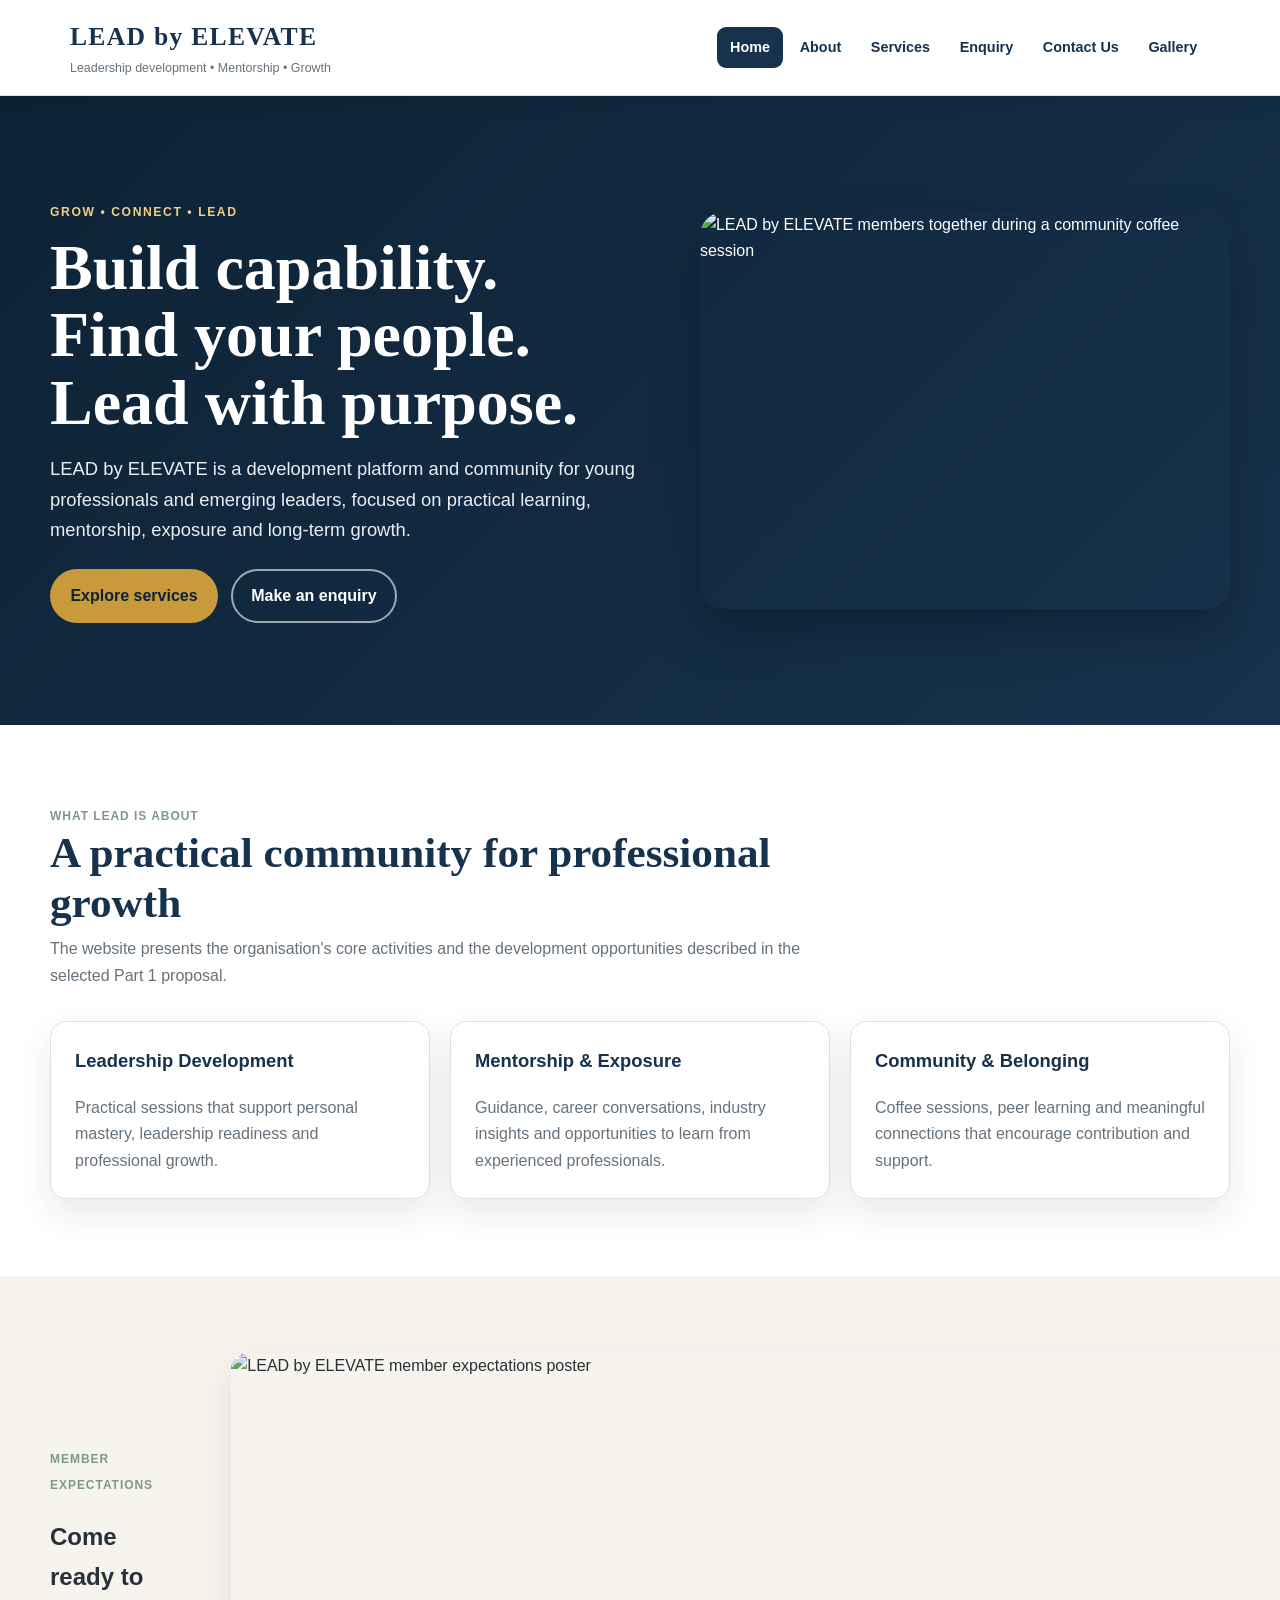
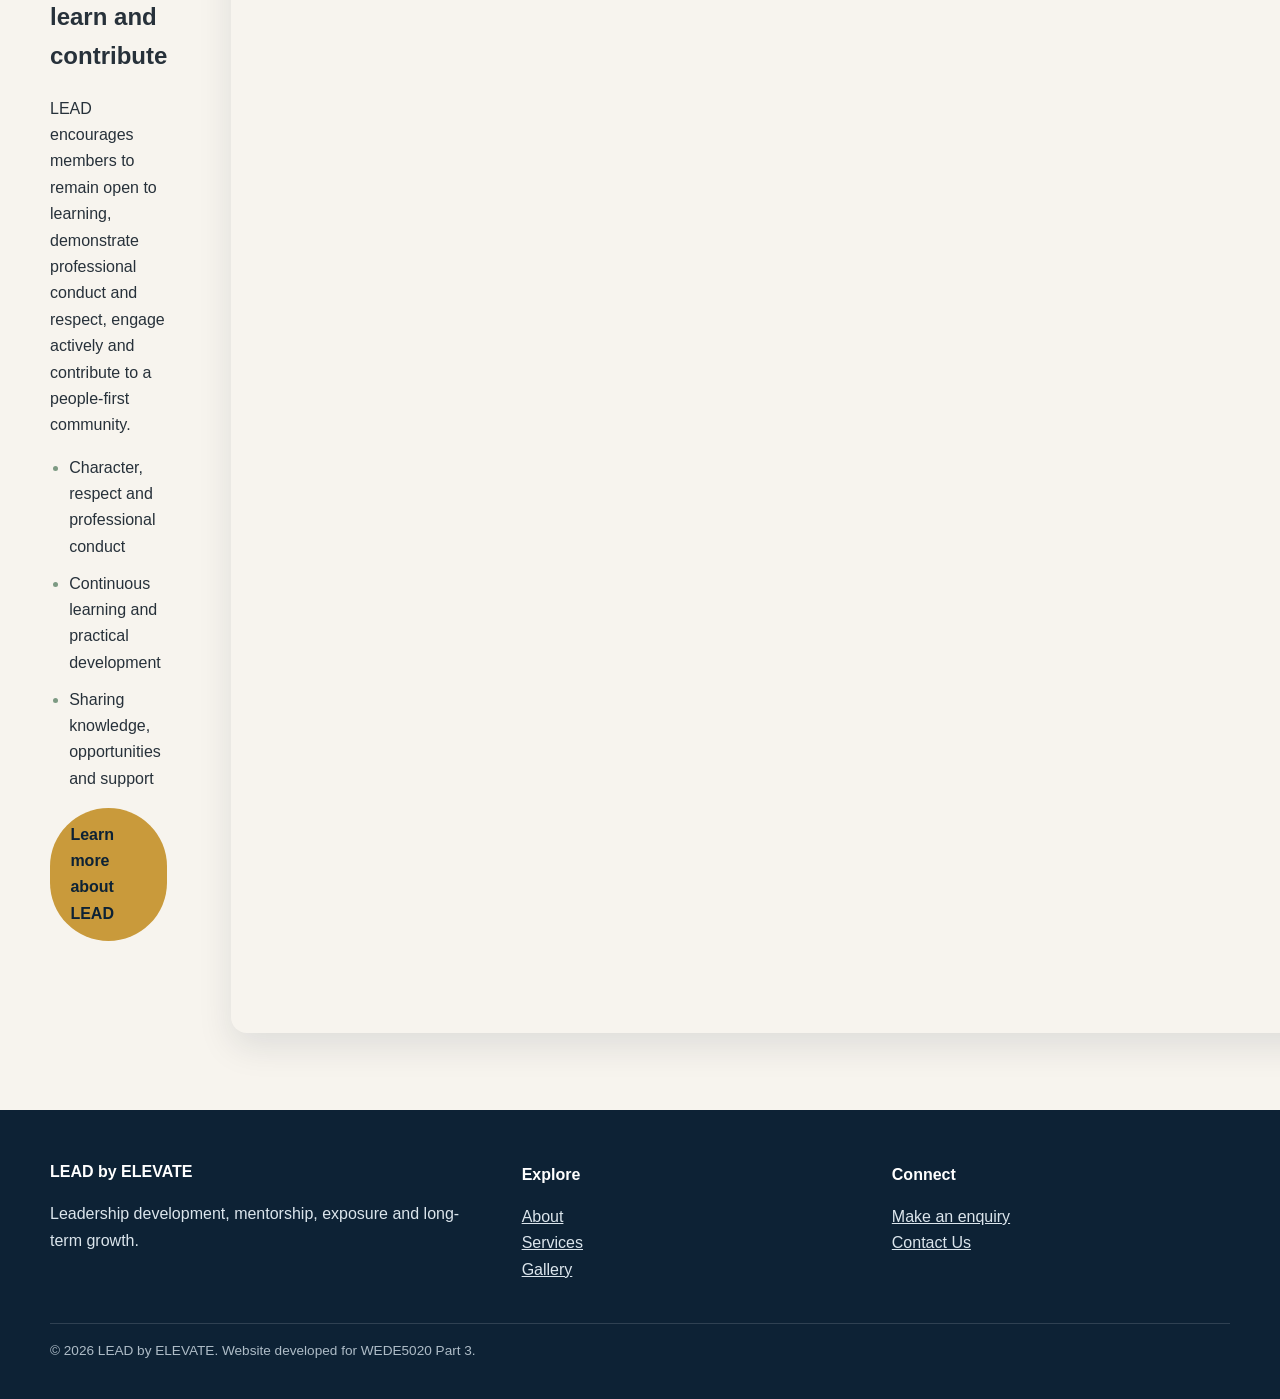
==== index.html @ d5483775 "chore: add submitted Part 2 website baseline chore: add submitted Part 2 website baseline" ====
<!DOCTYPE html>
<html lang="en">
<head>
  <meta charset="UTF-8">
  <meta name="viewport" content="width=device-width, initial-scale=1.0">
  <meta name="description" content="LEAD by ELEVATE supports leadership development, mentorship, industry exposure, coaching and long-term professional growth.">
  <meta name="theme-color" content="#17324d">
  <title>LEAD by ELEVATE | Leadership & Professional Development</title>
  <link rel="stylesheet" href="css/style.css">
  <meta name="keywords" content="LEAD by ELEVATE, leadership development, mentorship, professional growth, emerging leaders, career development">
</head>
<body>
<a class="skip-link" href="#main-content">Skip to main content</a>
<header class="site-header">
  <div class="header-inner">
    <a class="brand" href="index.html" aria-label="LEAD by ELEVATE home">
      <span class="brand-title">LEAD by ELEVATE</span>
      <span class="brand-tagline">Leadership development • Mentorship • Growth</span>
    </a>
    <input class="nav-toggle" type="checkbox" id="nav-toggle" aria-label="Toggle navigation">
    <label class="nav-toggle-label" for="nav-toggle"><span></span></label>
    <nav class="main-nav" aria-label="Main navigation">
      <ul>
        <li><a href="index.html">Home</a></li>
        <li><a href="About.html">About</a></li>
        <li><a href="Services.html">Services</a></li>
        <li><a href="Enquiry.html">Enquiry</a></li>
        <li><a href="Contact%20Us.html">Contact Us</a></li>
        <li><a href="Gallery.html">Gallery</a></li>
      </ul>
    </nav>
  </div>
</header>
<main id="main-content">
  <section class="hero">
    <div class="container hero-grid">
      <div>
        <span class="eyebrow">Grow • Connect • Lead</span>
        <h1>Build capability. Find your people. Lead with purpose.</h1>
        <p>LEAD by ELEVATE is a development platform and community for young professionals and emerging leaders, focused on practical learning, mentorship, exposure and long-term growth.</p>
        <div class="hero-actions">
          <a class="button button-primary" href="Services.html">Explore services</a>
          <a class="button button-secondary" href="Enquiry.html">Make an enquiry</a>
        </div>
      </div>
      <div class="hero-media">
        <picture>
          <source media="(max-width: 480px)" srcset="images/lead_group_coffee_01-small.jpg">
          <source media="(max-width: 900px)" srcset="images/lead_group_coffee_01-medium.jpg">
          <img src="images/lead_group_coffee_01.jpg" srcset="images/lead_group_coffee_01-small.jpg 480w, images/lead_group_coffee_01-medium.jpg 960w, images/lead_group_coffee_01.jpg 1280w" sizes="(max-width: 900px) 100vw, 50vw" width="1280" height="853" alt="LEAD by ELEVATE members together during a community coffee session">
        </picture>
      </div>
    </div>
  </section>

  <section class="section section-alt">
    <div class="container">
      <div class="section-heading">
        <span class="kicker">What LEAD is about</span>
        <h2>A practical community for professional growth</h2>
        <p>The website presents the organisation's core activities and the development opportunities described in the selected Part 1 proposal.</p>
      </div>
      <div class="card-grid">
        <article class="card"><h3>Leadership Development</h3><p>Practical sessions that support personal mastery, leadership readiness and professional growth.</p></article>
        <article class="card"><h3>Mentorship & Exposure</h3><p>Guidance, career conversations, industry insights and opportunities to learn from experienced professionals.</p></article>
        <article class="card"><h3>Community & Belonging</h3><p>Coffee sessions, peer learning and meaningful connections that encourage contribution and support.</p></article>
      </div>
    </div>
  </section>

  <section class="section">
    <div class="container split">
      <div>
        <span class="kicker">Member expectations</span>
        <h2>Come ready to learn and contribute</h2>
        <p>LEAD encourages members to remain open to learning, demonstrate professional conduct and respect, engage actively and contribute to a people-first community.</p>
        <ul class="check-list">
          <li>Character, respect and professional conduct</li>
          <li>Continuous learning and practical development</li>
          <li>Sharing knowledge, opportunities and support</li>
        </ul>
        <a class="button button-primary" href="About.html">Learn more about LEAD</a>
      </div>
      <div>
        <img class="content-image" src="images/lead_member_expectations_poster.jpg" srcset="images/lead_member_expectations_poster-small.jpg 480w, images/lead_member_expectations_poster-medium.jpg 960w, images/lead_member_expectations_poster.jpg 1280w" sizes="(max-width: 900px) 100vw, 50vw" width="1280" height="1280" alt="LEAD by ELEVATE member expectations poster">
      </div>
    </div>
  </section>
</main>
<footer class="site-footer">
  <div class="container">
    <div class="footer-grid">
      <div><h2>LEAD by ELEVATE</h2><p>Leadership development, mentorship, exposure and long-term growth.</p></div>
      <div><h3>Explore</h3><p><a href="About.html">About</a><br><a href="Services.html">Services</a><br><a href="Gallery.html">Gallery</a></p></div>
      <div><h3>Connect</h3><p><a href="Enquiry.html">Make an enquiry</a><br><a href="Contact%20Us.html">Contact Us</a></p></div>
    </div>
    <div class="footer-bottom"><span>&copy; <span id="currentYear">2026</span> LEAD by ELEVATE. Website developed for WEDE5020 Part 3.</span></div>
  </div>
</footer>
<script src="js/script.js"></script>
</body>
</html>
---- css/style.css ----
/* LEAD by ELEVATE - Part 2 external stylesheet */
:root {
  --navy: #17324d;
  --navy-dark: #0d2235;
  --gold: #c99a3b;
  --sage: #7d9a83;
  --cream: #f7f4ee;
  --white: #ffffff;
  --charcoal: #27313a;
  --muted: #65727d;
  --border: #dce2e6;
  --shadow: 0 14px 35px rgba(13, 34, 53, 0.10);
  --radius: 16px;
  --max-width: 1180px;
}

* { box-sizing: border-box; }
html { scroll-behavior: smooth; }
body {
  margin: 0;
  font-family: Arial, Helvetica, sans-serif;
  font-size: 1rem;
  line-height: 1.65;
  color: var(--charcoal);
  background: var(--cream);
}

img { display: block; max-width: 100%; height: auto; }
a { color: var(--navy); }
a:hover { color: var(--gold); }
a:focus-visible,
button:focus-visible,
input:focus-visible,
select:focus-visible,
textarea:focus-visible {
  outline: 3px solid rgba(201, 154, 59, 0.55);
  outline-offset: 3px;
}

.skip-link {
  position: absolute;
  left: -9999px;
  top: 0;
  z-index: 1000;
  padding: 0.75rem 1rem;
  background: var(--navy);
  color: var(--white);
  text-decoration: none;
}
.skip-link:focus { left: 1rem; top: 1rem; }

.site-header {
  background: var(--white);
  border-bottom: 1px solid var(--border);
  position: sticky;
  top: 0;
  z-index: 100;
  box-shadow: 0 5px 20px rgba(13,34,53,0.05);
}
.header-inner {
  max-width: var(--max-width);
  margin: 0 auto;
  padding: 1rem 1.25rem;
  display: flex;
  align-items: center;
  justify-content: space-between;
  gap: 1rem;
}
.brand { text-decoration: none; color: var(--navy); }
.brand:hover { color: var(--navy); }
.brand-title {
  display: block;
  font-family: Georgia, 'Times New Roman', serif;
  font-size: clamp(1.25rem, 2vw, 1.7rem);
  font-weight: 700;
  letter-spacing: 0.05em;
}
.brand-tagline { display: block; color: var(--muted); font-size: 0.78rem; }

.nav-toggle { position: absolute; opacity: 0; pointer-events: none; }
.nav-toggle-label {
  display: none;
  width: 2.75rem;
  height: 2.5rem;
  border: 1px solid var(--border);
  border-radius: 10px;
  cursor: pointer;
  align-items: center;
  justify-content: center;
  background: var(--white);
}
.nav-toggle-label span,
.nav-toggle-label span::before,
.nav-toggle-label span::after {
  display: block;
  width: 1.25rem;
  height: 2px;
  background: var(--navy);
  content: '';
  position: relative;
  transition: transform 0.2s ease;
}
.nav-toggle-label span::before { position: absolute; top: -6px; }
.nav-toggle-label span::after { position: absolute; top: 6px; }

.main-nav ul {
  list-style: none;
  display: flex;
  align-items: center;
  gap: 0.25rem;
  margin: 0;
  padding: 0;
}
.main-nav a {
  display: block;
  padding: 0.55rem 0.8rem;
  border-radius: 9px;
  color: var(--navy);
  text-decoration: none;
  font-weight: 700;
  font-size: 0.9rem;
  transition: background-color 0.2s ease, color 0.2s ease, transform 0.2s ease;
}
.main-nav a:hover { background: var(--cream); color: var(--navy-dark); transform: translateY(-1px); }
.main-nav a:active { transform: translateY(0); }
.main-nav a.active { background: var(--navy); color: var(--white); }

.container { width: min(100% - 2.5rem, var(--max-width)); margin-inline: auto; }
main { min-height: 70vh; }

.hero {
  background: linear-gradient(135deg, var(--navy-dark), var(--navy));
  color: var(--white);
  padding: clamp(3.5rem, 8vw, 6.5rem) 0;
}
.hero-grid {
  display: grid;
  grid-template-columns: 1.05fr 0.95fr;
  gap: clamp(2rem, 5vw, 4.5rem);
  align-items: center;
}
.hero h1 {
  margin: 0 0 1rem;
  font-family: Georgia, 'Times New Roman', serif;
  font-size: clamp(2.2rem, 5vw, 4.3rem);
  line-height: 1.05;
}
.hero p { max-width: 650px; color: #e9eef2; font-size: clamp(1rem, 1.6vw, 1.15rem); }
.eyebrow {
  display: inline-block;
  margin-bottom: 0.75rem;
  color: #f1cf86;
  text-transform: uppercase;
  letter-spacing: 0.13em;
  font-size: 0.76rem;
  font-weight: 800;
}
.hero-actions { display: flex; flex-wrap: wrap; gap: 0.8rem; margin-top: 1.5rem; }
.button {
  display: inline-block;
  border: 2px solid transparent;
  border-radius: 999px;
  padding: 0.72rem 1.15rem;
  font-weight: 800;
  text-decoration: none;
  cursor: pointer;
  transition: transform 0.2s ease, box-shadow 0.2s ease, background-color 0.2s ease;
}
.button:hover { transform: translateY(-2px); box-shadow: 0 8px 18px rgba(0,0,0,0.14); }
.button-primary { background: var(--gold); color: var(--navy-dark); }
.button-secondary { background: transparent; border-color: rgba(255,255,255,0.6); color: var(--white); }
.button-secondary:hover { background: var(--white); color: var(--navy); }
.hero-media { overflow: hidden; border-radius: 24px; box-shadow: 0 24px 50px rgba(0,0,0,0.25); }
.hero-media img { width: 100%; aspect-ratio: 4 / 3; object-fit: cover; }

.section { padding: clamp(3rem, 6vw, 5rem) 0; }
.section-alt { background: var(--white); }
.section-heading { max-width: 760px; margin-bottom: 2rem; }
.section-heading h2 {
  margin: 0 0 0.55rem;
  font-family: Georgia, 'Times New Roman', serif;
  color: var(--navy);
  font-size: clamp(1.8rem, 3.5vw, 2.7rem);
  line-height: 1.15;
}
.section-heading p { margin: 0; color: var(--muted); }

.card-grid { display: grid; grid-template-columns: repeat(3, 1fr); gap: 1.25rem; }
.card {
  background: var(--white);
  border: 1px solid var(--border);
  border-radius: var(--radius);
  padding: 1.5rem;
  box-shadow: var(--shadow);
  transition: transform 0.2s ease, box-shadow 0.2s ease, border-color 0.2s ease;
}
.card:hover { transform: translateY(-5px); border-color: #c5d1d9; box-shadow: 0 18px 42px rgba(13,34,53,0.14); }
.card h3 { margin-top: 0; color: var(--navy); font-size: 1.15rem; }
.card p { margin-bottom: 0; color: var(--muted); }

.split { display: grid; grid-template-columns: 1fr 1fr; gap: clamp(2rem, 5vw, 4rem); align-items: center; }
.content-image { border-radius: var(--radius); box-shadow: var(--shadow); }
.check-list, .plain-list { padding-left: 1.2rem; }
.check-list li { margin-bottom: 0.65rem; }
.check-list li::marker { color: var(--sage); }
.kicker { color: var(--sage); font-weight: 800; text-transform: uppercase; letter-spacing: 0.08em; font-size: 0.75rem; }

.page-banner { background: var(--navy); color: var(--white); padding: 3.25rem 0; }
.page-banner h1 { margin: 0; font-family: Georgia, 'Times New Roman', serif; font-size: clamp(2rem, 4vw, 3.2rem); }
.page-banner p { margin: 0.5rem 0 0; color: #dbe5ec; }

.gallery-grid { display: grid; grid-template-columns: repeat(3, 1fr); gap: 1rem; }
.gallery-card {
  overflow: hidden;
  background: var(--white);
  border: 1px solid var(--border);
  border-radius: 14px;
  box-shadow: var(--shadow);
}
.gallery-card a { display: block; overflow: hidden; }
.gallery-card img { width: 100%; aspect-ratio: 4 / 3; object-fit: cover; transition: transform 0.35s ease, filter 0.35s ease; }
.gallery-card:hover img { transform: scale(1.04); filter: brightness(0.92); }
.gallery-card figcaption { padding: 0.9rem 1rem 1rem; font-weight: 700; color: var(--navy); }

.form-layout { display: grid; grid-template-columns: 1.3fr 0.7fr; gap: 1.5rem; align-items: start; }
.form-card, .info-card { background: var(--white); border: 1px solid var(--border); border-radius: var(--radius); padding: clamp(1.25rem, 3vw, 2rem); box-shadow: var(--shadow); }
.form-group { margin-bottom: 1rem; }
.form-group label { display: block; margin-bottom: 0.35rem; font-weight: 800; color: var(--navy); }
.form-group input, .form-group select, .form-group textarea {
  width: 100%;
  border: 1px solid #cbd5dc;
  border-radius: 10px;
  padding: 0.78rem 0.85rem;
  font: inherit;
  color: var(--charcoal);
  background: var(--white);
  transition: border-color 0.2s ease, box-shadow 0.2s ease;
}
.form-group input:focus, .form-group select:focus, .form-group textarea:focus { border-color: var(--sage); box-shadow: 0 0 0 4px rgba(125,154,131,0.16); outline: none; }
.form-group textarea { min-height: 160px; resize: vertical; }
.form-message { margin: 1rem 0 0; color: var(--sage); font-weight: 800; }

.notice { border-left: 4px solid var(--gold); padding: 1rem 1.1rem; background: #fffaf0; border-radius: 0 10px 10px 0; }

.site-footer { margin-top: 0; background: var(--navy-dark); color: #dbe5ec; padding: 2.25rem 0; }
.footer-grid { display: grid; grid-template-columns: 1.3fr 1fr 1fr; gap: 2rem; }
.site-footer h2, .site-footer h3 { color: var(--white); font-size: 1rem; }
.site-footer a { color: #dbe5ec; }
.site-footer a:hover { color: #f1cf86; }
.footer-bottom { border-top: 1px solid rgba(255,255,255,0.14); margin-top: 1.5rem; padding-top: 1rem; font-size: 0.85rem; color: #aebcc7; }

@media (max-width: 900px) {
  .hero-grid, .split, .form-layout { grid-template-columns: 1fr; }
  .card-grid { grid-template-columns: repeat(2, 1fr); }
  .gallery-grid { grid-template-columns: repeat(2, 1fr); }
  .footer-grid { grid-template-columns: 1fr 1fr; }
}

@media (max-width: 768px) {
  .header-inner { padding: 0.85rem 1rem; }
  .nav-toggle-label { display: flex; }
  .main-nav {
    display: none;
    position: absolute;
    left: 0;
    right: 0;
    top: 100%;
    background: var(--white);
    border-bottom: 1px solid var(--border);
    box-shadow: var(--shadow);
  }
  .main-nav ul { flex-direction: column; align-items: stretch; padding: 0.75rem 1rem 1rem; }
  .main-nav a { border-radius: 8px; }
  .nav-toggle:checked ~ .main-nav { display: block; }
  .nav-toggle:checked + .nav-toggle-label span { background: transparent; }
  .nav-toggle:checked + .nav-toggle-label span::before { transform: rotate(45deg); top: 0; }
  .nav-toggle:checked + .nav-toggle-label span::after { transform: rotate(-45deg); top: 0; }
  .container { width: min(100% - 2rem, var(--max-width)); }
  .hero { padding: 3.25rem 0 3.75rem; }
  .hero-media { order: -1; }
  .card-grid { grid-template-columns: repeat(2, 1fr); }
}

@media (max-width: 480px) {
  body { font-size: 0.96rem; }
  .brand-tagline { display: none; }
  .card-grid, .gallery-grid, .footer-grid { grid-template-columns: 1fr; }
  .hero-actions { flex-direction: column; align-items: stretch; }
  .button { text-align: center; }
  .section { padding: 2.75rem 0; }
  .page-banner { padding: 2.5rem 0; }
}

@media (prefers-reduced-motion: reduce) {
  *, *::before, *::after { scroll-behavior: auto !important; transition-duration: 0.01ms !important; }
}


/* Part 3: form feedback, search, interactive map and gallery lightbox */
.field-error {
  display: block;
  min-height: 1.15rem;
  margin-top: 0.3rem;
  color: #a52a2a;
  font-size: 0.86rem;
  font-weight: 700;
}
.form-group [aria-invalid="true"] {
  border-color: #a52a2a;
  box-shadow: 0 0 0 3px rgba(165,42,42,0.12);
}
.form-message-error { color: #a52a2a; }
.search-panel {
  max-width: 680px;
  margin: 0 0 1.5rem;
  padding: 1.1rem;
  background: var(--white);
  border: 1px solid var(--border);
  border-radius: var(--radius);
}
.search-panel label {
  display: block;
  margin-bottom: 0.45rem;
  color: var(--navy);
  font-weight: 800;
}
.search-panel input {
  width: 100%;
  padding: 0.8rem 0.9rem;
  border: 1px solid #cbd5dc;
  border-radius: 10px;
  font: inherit;
}
.search-panel input:focus {
  outline: 3px solid rgba(125,154,131,0.2);
  border-color: var(--sage);
}
.search-status { margin: 0.5rem 0 0; color: var(--muted); font-size: 0.9rem; }
.card[hidden], #noSearchResults[hidden] { display: none !important; }
.faq-block { max-width: 850px; margin-top: 3rem; }
.faq-block h2 { color: var(--navy); font-family: Georgia, 'Times New Roman', serif; }
.faq-block details {
  margin: 0.7rem 0;
  padding: 1rem 1.1rem;
  border: 1px solid var(--border);
  border-radius: 12px;
  background: var(--white);
}
.faq-block summary { color: var(--navy); font-weight: 800; cursor: pointer; }
.faq-block details p { margin-bottom: 0; color: var(--muted); }
.map-frame {
  overflow: hidden;
  border: 1px solid var(--border);
  border-radius: var(--radius);
  box-shadow: var(--shadow);
  background: #edf1f3;
}
.map-frame iframe { display: block; width: 100%; height: 390px; border: 0; }
.map-link { margin-top: 0.7rem; }
.lightbox-dialog {
  width: min(92vw, 1050px);
  max-width: none;
  max-height: 92vh;
  padding: 1rem;
  border: 1px solid var(--border);
  border-radius: 16px;
  background: var(--white);
  box-shadow: 0 25px 80px rgba(0,0,0,0.35);
}
.lightbox-dialog::backdrop { background: rgba(9,20,31,0.82); }
.lightbox-dialog img {
  display: block;
  max-width: 100%;
  max-height: 76vh;
  width: auto;
  height: auto;
  margin: 0 auto;
  object-fit: contain;
}
.lightbox-dialog p { margin: 0.75rem 3rem 0.25rem; text-align: center; color: var(--navy); font-weight: 800; }
.lightbox-close {
  position: sticky;
  top: 0;
  float: right;
  z-index: 2;
  width: 2.5rem;
  height: 2.5rem;
  border: 0;
  border-radius: 50%;
  background: var(--navy);
  color: white;
  font-size: 1.6rem;
  line-height: 1;
  cursor: pointer;
}
@media (max-width: 600px) {
  .map-frame iframe { height: 300px; }
  .lightbox-dialog { padding: 0.65rem; }
}
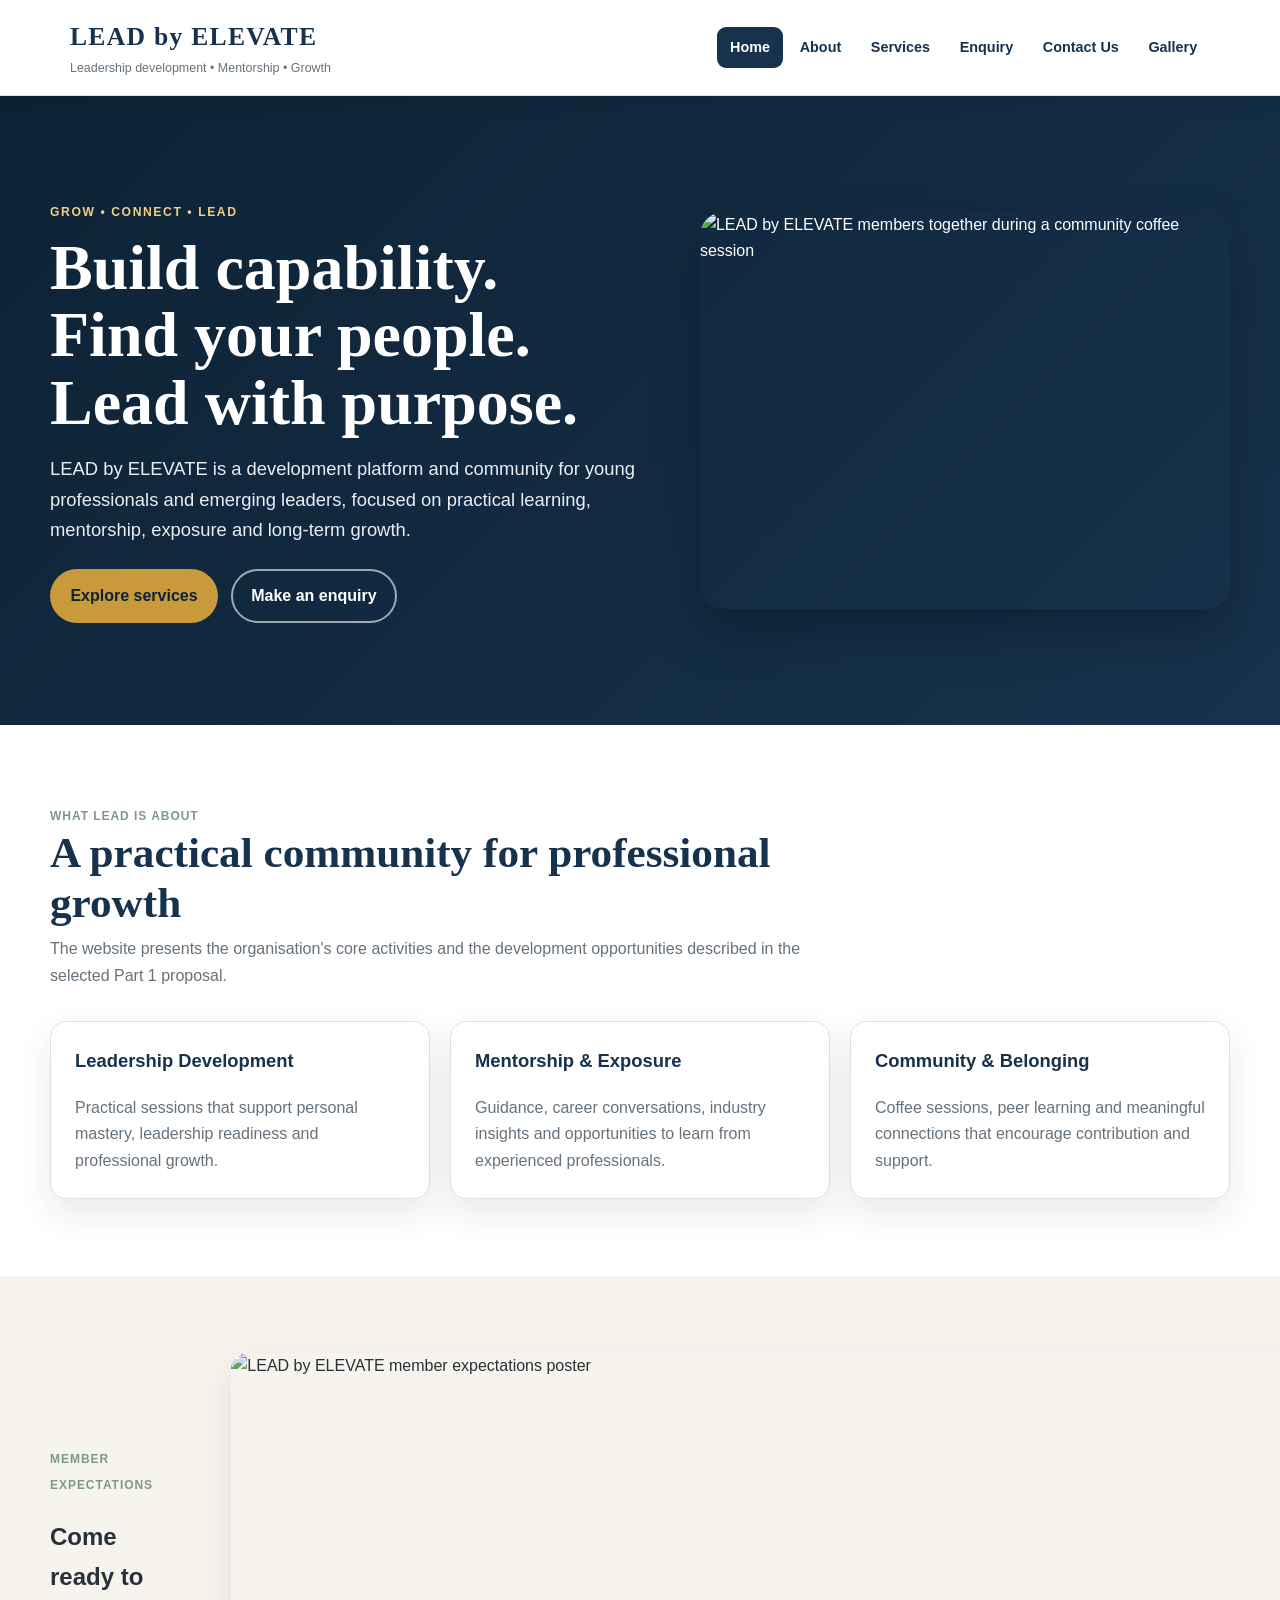
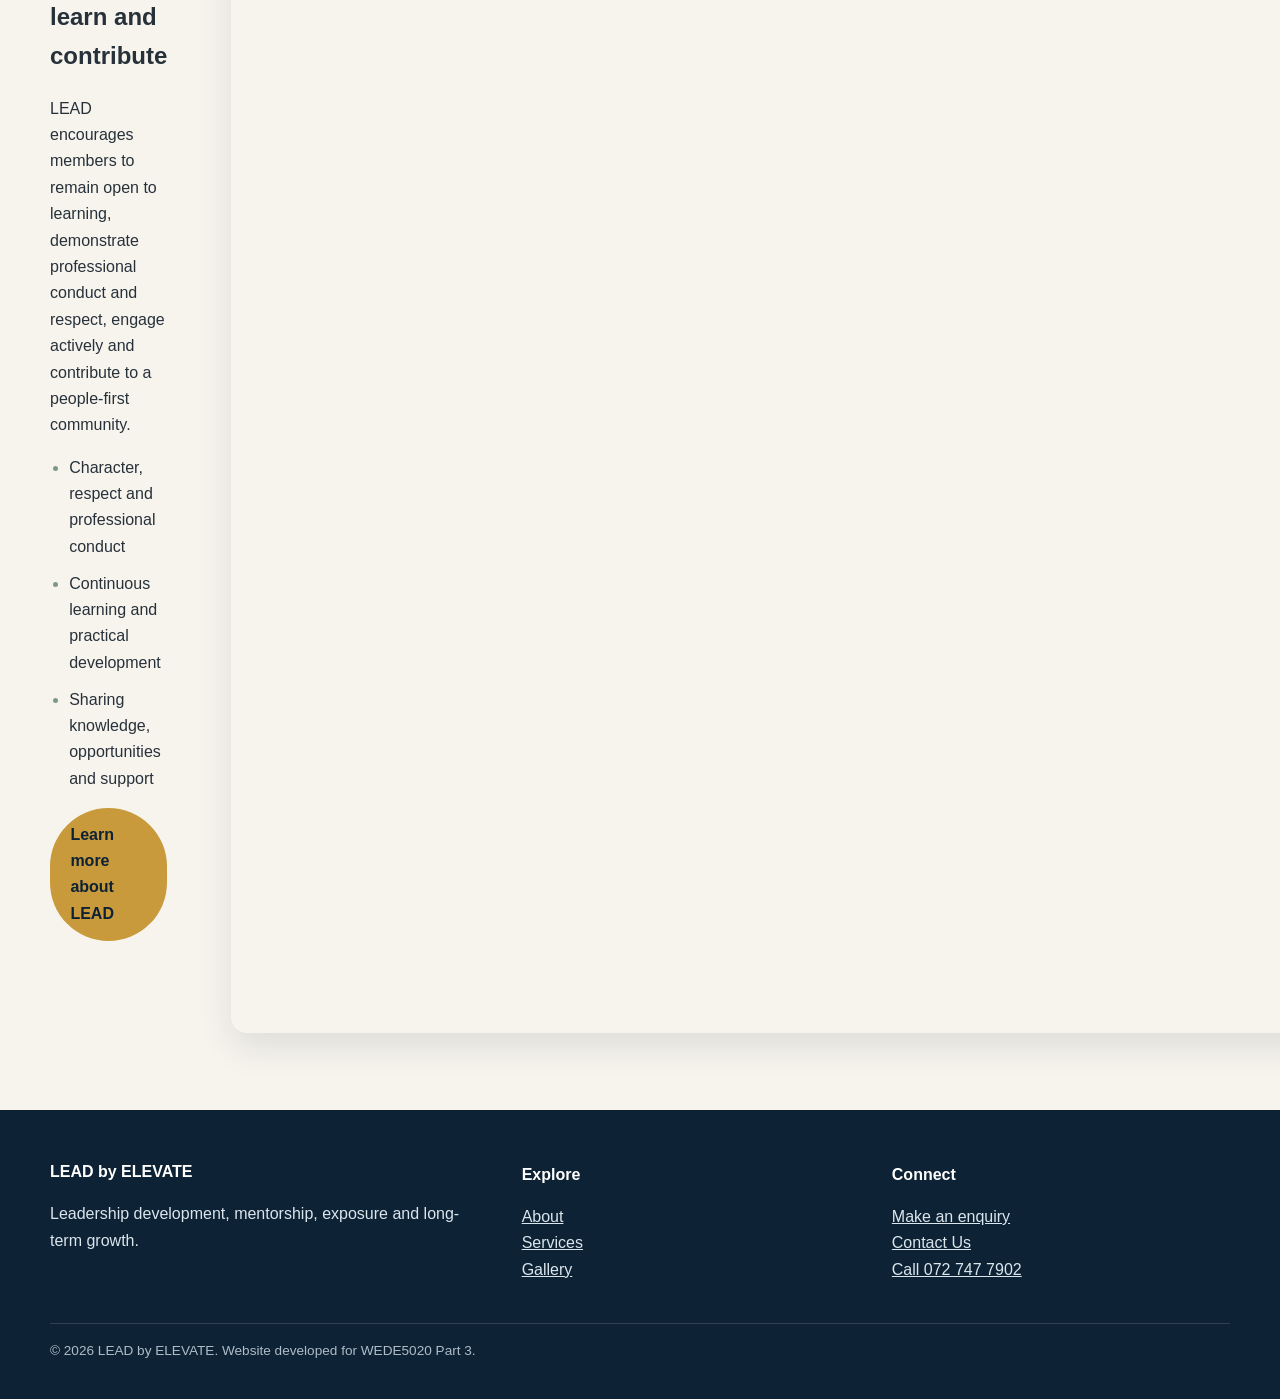
==== commit 2f7c587b: "fix: configure sitemap with all six live website pages fix: configure sitemap with all six live webs" ====
--- a/index.html
+++ b/index.html
@@ -92,7 +92,7 @@
     <div class="footer-grid">
       <div><h2>LEAD by ELEVATE</h2><p>Leadership development, mentorship, exposure and long-term growth.</p></div>
       <div><h3>Explore</h3><p><a href="About.html">About</a><br><a href="Services.html">Services</a><br><a href="Gallery.html">Gallery</a></p></div>
-      <div><h3>Connect</h3><p><a href="Enquiry.html">Make an enquiry</a><br><a href="Contact%20Us.html">Contact Us</a></p></div>
+      <div><h3>Connect</h3><p><a href="Enquiry.html">Make an enquiry</a><br><a href="Contact%20Us.html">Contact Us</a><br><a href="tel:+27727477902">Call 072 747 7902</a></p></div>
     </div>
     <div class="footer-bottom"><span>&copy; <span id="currentYear">2026</span> LEAD by ELEVATE. Website developed for WEDE5020 Part 3.</span></div>
   </div>
